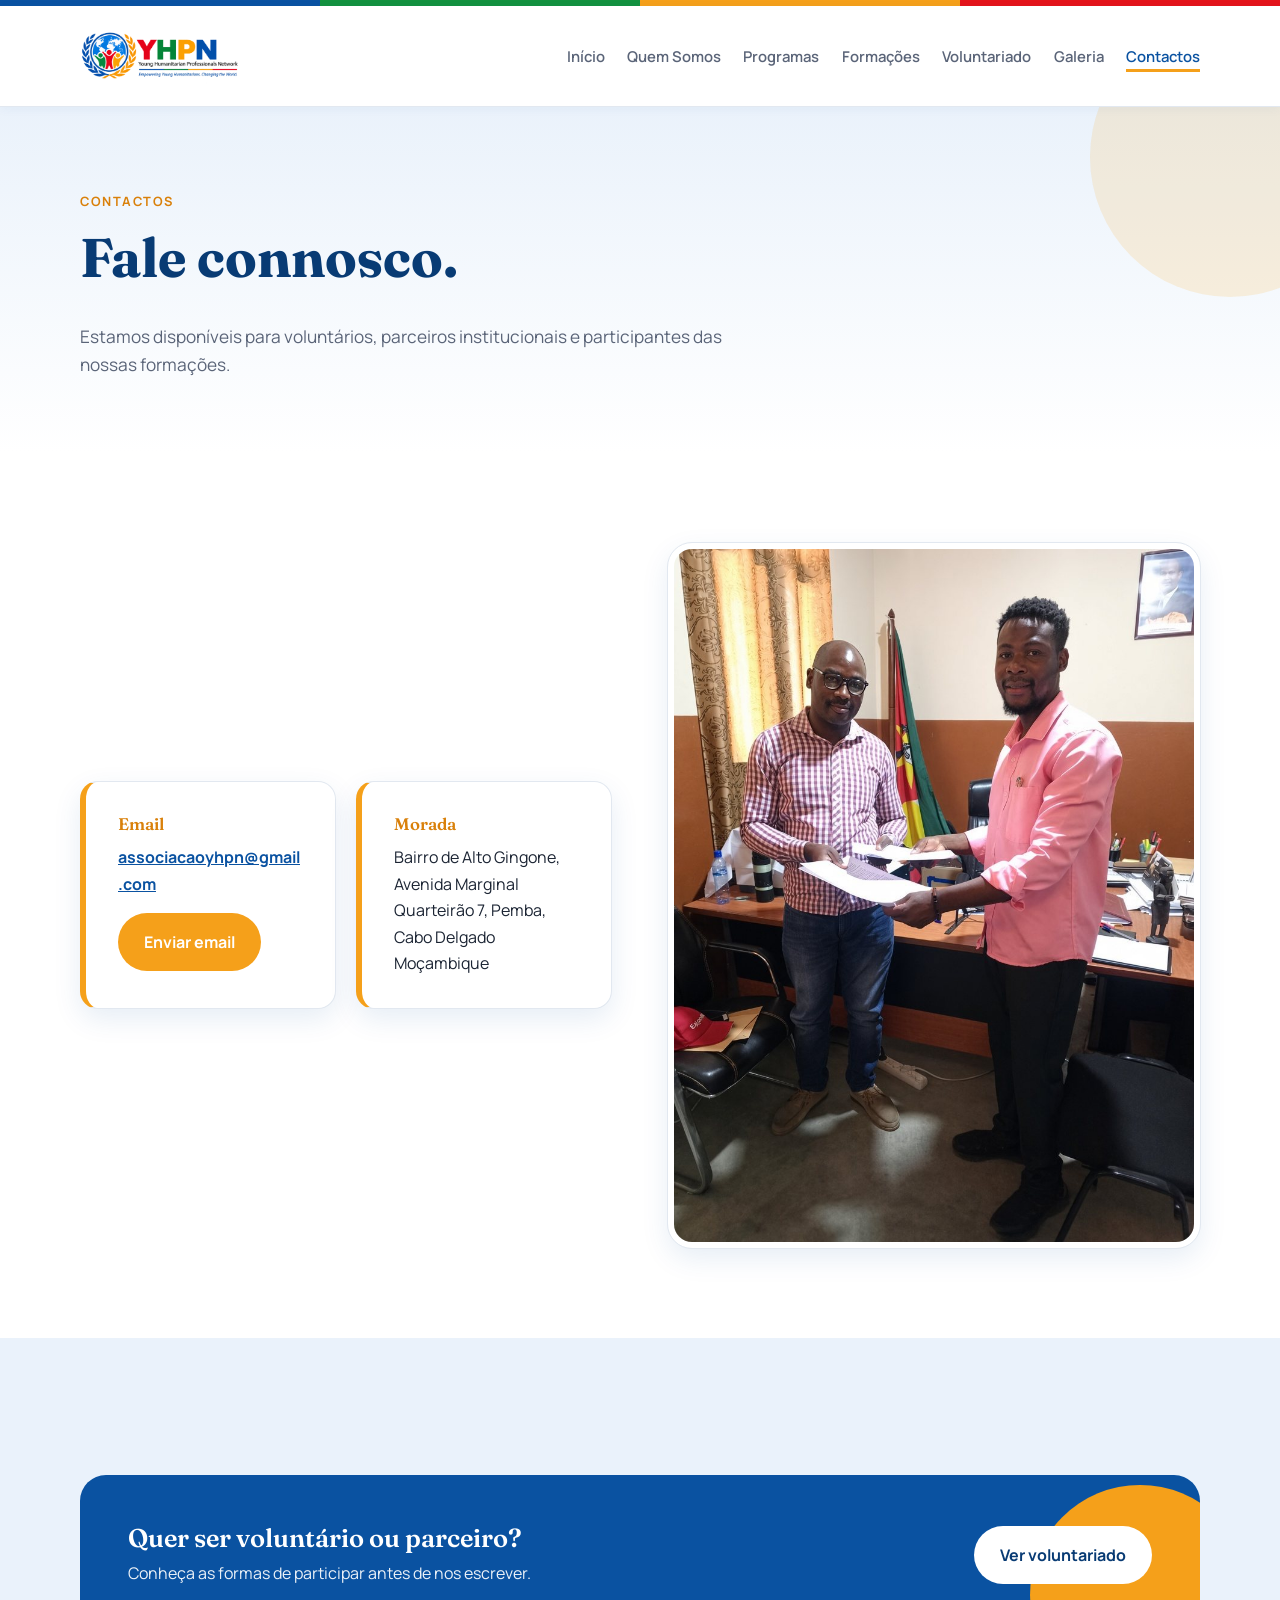
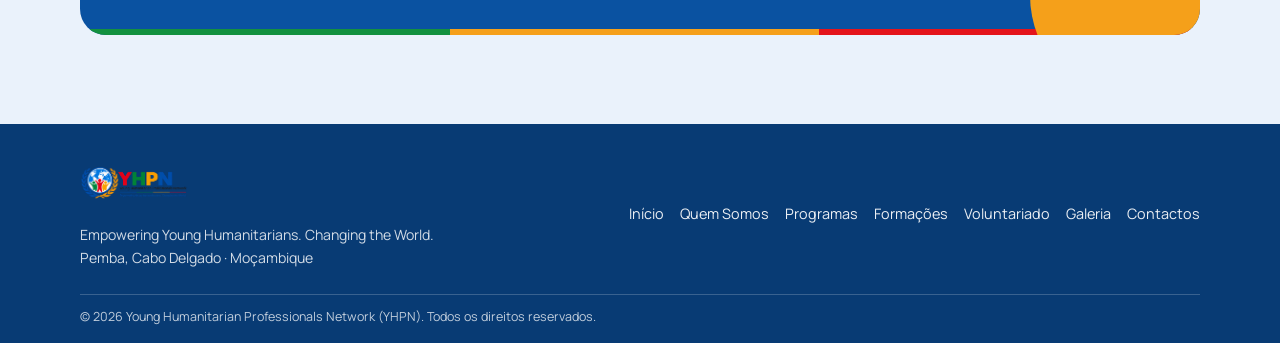
==== contactos.html @ ba1560d5 "Deploy inicial da pagina" ====
<!DOCTYPE html>
<html lang="pt-PT">
<head>
<meta charset="UTF-8">
<meta name="viewport" content="width=device-width, initial-scale=1.0, viewport-fit=cover">
<title>Contactos — YHPN</title>
<meta name="description" content="Contacte a YHPN em Pemba, Cabo Delgado, Moçambique.">
<link rel="preconnect" href="https://fonts.googleapis.com">
<link rel="preconnect" href="https://fonts.gstatic.com" crossorigin>
<link href="https://fonts.googleapis.com/css2?family=Fraunces:opsz,wght@9..144,600;9..144,700&family=Manrope:wght@400;500;600;700&display=swap" rel="stylesheet">
<link rel="stylesheet" href="css/styles.css">
</head>
<body>
<div class="stripe" aria-hidden="true"><span></span><span></span><span></span><span></span></div>
<header>
  <div class="container nav">
    <a href="index.html" class="brand" aria-label="YHPN — início"><img src="img/logo-yhpn.png" alt="YHPN — Young Humanitarian Professionals Network"></a>
    <button class="menu-toggle" aria-expanded="false" aria-controls="menu">Menu</button>
    <ul class="menu" id="menu">
      <li><a href="index.html">Início</a></li>
      <li><a href="sobre.html">Quem Somos</a></li>
      <li><a href="programas.html">Programas</a></li>
      <li><a href="formacoes.html">Formações</a></li>
      <li><a href="voluntariado.html">Voluntariado</a></li>
      <li><a href="galeria.html">Galeria</a></li>
      <li><a href="contactos.html" aria-current="page">Contactos</a></li>
    </ul>
  </div>
</header>
<main>

<div class="page-hero">
  <div class="container">
    <span class="eyebrow">Contactos</span>
    <h1>Fale connosco.</h1>
    <p class="lead">Estamos disponíveis para voluntários, parceiros institucionais e participantes das nossas formações.</p>
  </div>
</div>

<section>
  <div class="container split">
    <div class="grid grid-2" style="margin-top:0">
      <div class="contact-card reveal">
        <h3>Email</h3>
        <p><a href="mailto:associacaoyhpn@gmail.com">associacaoyhpn@gmail.com</a></p>
        <a class="btn btn-orange" href="mailto:associacaoyhpn@gmail.com?subject=Contacto%20YHPN">Enviar email</a>
      </div>
      <div class="contact-card reveal">
        <h3>Morada</h3>
        <p>Bairro de Alto Gingone, Avenida Marginal<br>Quarteirão 7, Pemba, Cabo Delgado<br>Moçambique</p>
      </div>
    </div>
    <div class="photo-frame reveal">
      <img src="img/parceria-assinatura.jpg" alt="Assinatura de parceria institucional da YHPN" style="object-position:center 30%">
    </div>
  </div>
</section>

<section class="alt">
  <div class="container">
    <div class="cta-band reveal">
      <div>
        <h3>Quer ser voluntário ou parceiro?</h3>
        <p>Conheça as formas de participar antes de nos escrever.</p>
      </div>
      <a href="voluntariado.html" class="btn btn-white">Ver voluntariado</a>
    </div>
  </div>
</section>
</main>
<footer>
  <div class="container foot">
    <div>
      <span class="flogo"><img src="img/logo-yhpn.png" alt="YHPN"></span>
      <p>Empowering Young Humanitarians. Changing the World.<br>Pemba, Cabo Delgado · Moçambique</p>
    </div>
    <nav aria-label="Rodapé">
      <ul>
        <li><a href="index.html">Início</a></li>
        <li><a href="sobre.html">Quem Somos</a></li>
        <li><a href="programas.html">Programas</a></li>
        <li><a href="formacoes.html">Formações</a></li>
        <li><a href="voluntariado.html">Voluntariado</a></li>
        <li><a href="galeria.html">Galeria</a></li>
        <li><a href="contactos.html">Contactos</a></li>
      </ul>
    </nav>
    <div class="container copy" style="width:100%">© 2026 Young Humanitarian Professionals Network (YHPN). Todos os direitos reservados.</div>
  </div>
</footer>
<script src="js/main.js"></script>
</body>
</html>
---- css/styles.css ----
/* YHPN — paleta extraída do logótipo oficial: azul, laranja, vermelho e verde sobre branco */
:root {
  --white: #ffffff;
  --blue: #0a52a1;
  --blue-dark: #083b74;
  --blue-soft: #eaf2fb;
  --orange: #f5a01a;
  --orange-dark: #d9800a;
  --orange-soft: #fff4e3;
  --red: #e4141b;
  --green: #13913f;
  --text: #1b2433;
  --muted: #5a6478;
  --line: #e2e8f0;
  --shadow: 0 10px 28px rgba(10, 82, 161, .10);
  --radius: 18px;
}

*, *::before, *::after { box-sizing: border-box; }
html { scroll-behavior: smooth; scroll-padding-top: 90px; }
body {
  margin: 0;
  font-family: "Manrope", system-ui, -apple-system, "Segoe UI", Roboto, sans-serif;
  background: var(--white);
  color: var(--text);
  line-height: 1.65;
  -webkit-font-smoothing: antialiased;
}
img { max-width: 100%; height: auto; display: block; }
a { color: var(--blue); }
h1, h2, h3 { font-family: "Fraunces", Georgia, serif; line-height: 1.2; margin: 0 0 .6em; color: var(--blue-dark); }
h1 { font-size: clamp(2.1rem, 4.6vw, 3.4rem); font-weight: 700; }
h2 { font-size: clamp(1.8rem, 3.2vw, 2.4rem); font-weight: 600; }
h3 { font-size: 1.2rem; font-weight: 600; }
p { margin: 0 0 1em; }
.container { width: min(1120px, 92%); margin: 0 auto; }
section { padding: clamp(56px, 7vw, 96px) 0; }
.alt { background: var(--blue-soft); }
.eyebrow {
  display: inline-block; font-size: .8rem; font-weight: 700; letter-spacing: .12em;
  text-transform: uppercase; color: var(--orange-dark); margin-bottom: .8rem;
}
.lead { font-size: 1.08rem; color: var(--muted); max-width: 64ch; }

/* Faixa tricolor do logótipo */
.stripe { display: flex; height: 6px; }
.stripe span:nth-child(1) { flex: 1; background: var(--blue); }
.stripe span:nth-child(2) { flex: 1; background: var(--green); }
.stripe span:nth-child(3) { flex: 1; background: var(--orange); }
.stripe span:nth-child(4) { flex: 1; background: var(--red); }

/* Botões */
.btn {
  display: inline-flex; align-items: center; justify-content: center; gap: .5rem;
  padding: .85rem 1.5rem; border-radius: 999px; font-weight: 700; text-decoration: none;
  border: 2px solid transparent; transition: transform .15s ease, background .2s, color .2s;
  font-family: inherit; font-size: 1rem; cursor: pointer;
}
.btn:hover { transform: translateY(-2px); }
.btn-orange { background: var(--orange); color: #fff; }
.btn-orange:hover { background: var(--orange-dark); }
.btn-blue { background: var(--blue); color: #fff; }
.btn-blue:hover { background: var(--blue-dark); }
.btn-outline { border-color: var(--blue); color: var(--blue); background: #fff; }
.btn-outline:hover { background: var(--blue); color: #fff; }
.btn-white { background: #fff; color: var(--blue-dark); }
.btn-white:hover { background: var(--orange-soft); }

/* Cabeçalho */
header {
  position: sticky; top: 0; z-index: 50; background: #fff;
  border-bottom: 1px solid var(--line); padding-top: env(safe-area-inset-top, 0px);
  box-shadow: 0 2px 10px rgba(10, 82, 161, .05);
}
.nav { display: flex; align-items: center; justify-content: space-between; height: 100px; }
.brand { display: flex; align-items: center; text-decoration: none; }
.brand img { height: 80px; width: auto; }
.menu { display: flex; gap: 1.4rem; list-style: none; margin: 0; padding: 0; }
.menu a { text-decoration: none; font-weight: 600; font-size: .93rem; color: var(--muted); padding-bottom: 3px; }
.menu a:hover { color: var(--blue); }
.menu a[aria-current="page"] { color: var(--blue); border-bottom: 3px solid var(--orange); }
.menu-toggle {
  display: none; background: #fff; border: 2px solid var(--blue); border-radius: 10px;
  padding: .4rem .85rem; color: var(--blue); font: inherit; font-weight: 700; cursor: pointer;
}
.menu-toggle:focus-visible, .menu a:focus-visible, .btn:focus-visible {
  outline: 3px solid var(--orange); outline-offset: 3px;
}

/* Cabeçalho de página interior */
.page-hero {
  background: linear-gradient(180deg, var(--blue-soft), #fff);
  padding: clamp(50px, 7vw, 80px) 0 clamp(36px, 5vw, 56px); position: relative; overflow: hidden;
}
.page-hero::after {
  content: ""; position: absolute; right: -90px; top: -90px; width: 280px; height: 280px;
  border-radius: 50%; background: var(--orange); opacity: .14;
}
.page-hero p { max-width: 62ch; }

/* Início */
.hero { padding: clamp(50px, 7vw, 90px) 0; background: #fff; }
.hero-grid { display: grid; grid-template-columns: 1fr 1fr; gap: 3rem; align-items: center; }
.hero h1 span { color: var(--orange-dark); }
.hero-actions { display: flex; flex-wrap: wrap; gap: .8rem; margin-top: 1.8rem; }
.pillars { display: flex; flex-wrap: wrap; gap: .5rem; margin-top: 2rem; }
.pill { font-size: .85rem; font-weight: 700; padding: .4rem .9rem; border-radius: 999px; background: var(--blue-soft); color: var(--blue); }
.pill:nth-child(3n+2) { background: var(--orange-soft); color: var(--orange-dark); }
.pill:nth-child(3n+3) { background: #e7f6ec; color: var(--green); }
.photo-frame { border-radius: 24px; overflow: hidden; box-shadow: var(--shadow); border: 6px solid #fff; outline: 1px solid var(--line); }
.photo-frame img { width: 100%; height: 100%; object-fit: cover; }

/* Faixa de fotografias */
.strip { display: grid; grid-template-columns: repeat(3, 1fr); gap: 1.1rem; margin-top: 2.4rem; }
.strip figure { margin: 0; }
.strip img { border-radius: var(--radius); aspect-ratio: 4 / 3; object-fit: cover; width: 100%; }
figcaption { font-size: .9rem; color: var(--muted); margin-top: .5rem; }

/* Layouts */
.split { display: grid; grid-template-columns: 1fr 1fr; gap: 3.5rem; align-items: center; }
.split.top { align-items: start; }
.grid { display: grid; gap: 1.3rem; margin-top: 2.6rem; }
.grid-5 { grid-template-columns: repeat(5, 1fr); }
.grid-3 { grid-template-columns: repeat(3, 1fr); }
.grid-2 { grid-template-columns: repeat(2, 1fr); }

/* Cartões */
.card {
  background: #fff; border: 1px solid var(--line); border-radius: var(--radius);
  padding: 1.8rem; box-shadow: var(--shadow); display: flex; flex-direction: column;
  transition: transform .2s; text-decoration: none; color: inherit; overflow: hidden;
}
.card:hover { transform: translateY(-4px); }
.card .thumb { margin: -1.8rem -1.8rem 1.4rem; aspect-ratio: 16 / 10; overflow: hidden; }
.card .thumb img { width: 100%; height: 100%; object-fit: cover; }
.card p { color: var(--muted); font-size: .98rem; flex: 1; }
.card .more { font-weight: 700; color: var(--orange-dark); text-decoration: none; margin-top: .6rem; }
.tag { font-size: .75rem; font-weight: 700; letter-spacing: .08em; text-transform: uppercase; color: var(--orange-dark); }
.card.blue-top { border-top: 5px solid var(--blue); }
.card.orange-top { border-top: 5px solid var(--orange); }
.card.green-top { border-top: 5px solid var(--green); }
.card.red-top { border-top: 5px solid var(--red); }

.value {
  background: #fff; border: 1px solid var(--line); border-radius: var(--radius);
  padding: 1.3rem .8rem; text-align: center; box-shadow: var(--shadow);
  font-family: "Fraunces", serif; font-weight: 600; color: var(--blue-dark); font-size: 1.05rem;
}
.value:nth-child(4n+1) { border-bottom: 4px solid var(--blue); }
.value:nth-child(4n+2) { border-bottom: 4px solid var(--orange); }
.value:nth-child(4n+3) { border-bottom: 4px solid var(--green); }
.value:nth-child(4n+4) { border-bottom: 4px solid var(--red); }

/* Listas */
.checks { list-style: none; padding: 0; margin: 1.4rem 0 0; display: grid; gap: .8rem; }
.checks li { display: flex; gap: .7rem; align-items: center; font-weight: 600; color: var(--blue-dark); }
.checks li::before {
  content: ""; width: 24px; height: 24px; flex: none; border-radius: 50%; background: var(--orange);
  background-image: url("data:image/svg+xml;utf8,<svg xmlns='http://www.w3.org/2000/svg' viewBox='0 0 24 24' fill='none' stroke='white' stroke-width='3'><path d='M5 12l5 5 9-10'/></svg>");
  background-size: 14px; background-repeat: no-repeat; background-position: center;
}

/* Passos e certificado */
.step { background: #fff; border: 1px solid var(--line); border-radius: var(--radius); padding: 1.8rem; box-shadow: var(--shadow); border-top: 5px solid var(--orange); }
.step:nth-child(2) { border-top-color: var(--blue); }
.step:nth-child(3) { border-top-color: var(--green); }
.step .num { font-family: "Fraunces", serif; font-size: 2.2rem; font-weight: 700; color: var(--orange); display: block; margin-bottom: .2rem; }
.step p { color: var(--muted); margin: 0; }
.cert {
  background: #fff; border: 2px dashed var(--blue); border-radius: 24px;
  padding: 2.2rem; text-align: center; box-shadow: var(--shadow);
}
.seal {
  width: 84px; height: 84px; margin: 0 auto 1rem; border-radius: 50%;
  background: var(--blue); color: #fff; display: grid; place-items: center;
  font-family: "Fraunces", serif; font-weight: 700; font-size: 1.2rem; box-shadow: 0 0 0 6px var(--orange-soft);
}

/* Faixa de chamada à ação */
.cta-band {
  margin-top: 3rem; border-radius: 26px; padding: clamp(2rem, 4.5vw, 3rem);
  background: var(--blue); color: #fff; display: flex; flex-wrap: wrap;
  justify-content: space-between; align-items: center; gap: 1.5rem; position: relative; overflow: hidden;
}
.cta-band::after {
  content: ""; position: absolute; right: -50px; bottom: -70px; width: 220px; height: 220px;
  border-radius: 50%; background: var(--orange);
}
.cta-band::before {
  content: ""; position: absolute; left: 0; right: 0; bottom: 0; height: 6px;
  background: linear-gradient(90deg, var(--green) 0 33%, var(--orange) 33% 66%, var(--red) 66%);
}
.cta-band h3 { color: #fff; font-size: 1.6rem; margin: 0; position: relative; z-index: 1; }
.cta-band p { margin: .4rem 0 0; color: rgba(255,255,255,.92); position: relative; z-index: 1; }
.cta-band .btn { position: relative; z-index: 1; }

/* Galeria */
.gallery { display: grid; grid-template-columns: repeat(3, 1fr); gap: 1.1rem; margin-top: 2.6rem; }
.gallery figure { margin: 0; background: #fff; border-radius: var(--radius); overflow: hidden; box-shadow: var(--shadow); border: 1px solid var(--line); }
.gallery img { width: 100%; aspect-ratio: 4 / 3; object-fit: cover; }
.gallery figcaption { padding: .7rem .9rem; margin: 0; color: var(--blue-dark); font-weight: 600; font-size: .92rem; }

/* Contactos */
.contact-card { background: #fff; border: 1px solid var(--line); border-radius: var(--radius); padding: 2rem; box-shadow: var(--shadow); border-left: 6px solid var(--orange); }
.contact-card h3 { font-size: 1.05rem; color: var(--orange-dark); }
.contact-card p { margin: 0; }
.contact-card a { font-weight: 700; word-break: break-word; }
.contact-card .btn { margin-top: 1rem; }

/* Rodapé */
footer { background: var(--blue-dark); color: #fff; padding: 2rem 0 1rem; }
footer .foot { display: flex; flex-wrap: wrap; justify-content: space-between; align-items: center; gap: 1.25rem 2rem; }
footer .flogo { display: inline-block; }
footer .flogo img { height: 54px; width: auto; }
footer p { color: rgba(255,255,255,.82); margin: .35rem 0 0; font-size: .88rem; }
footer ul { list-style: none; padding: 0; margin: 0; display: flex; flex-wrap: wrap; gap: .6rem 1rem; }
footer a { color: #fff; text-decoration: none; font-size: .9rem; opacity: .92; }
footer a:hover { color: var(--orange); opacity: 1; }
footer .copy { margin-top: .25rem; border-top: 1px solid rgba(255,255,255,.2); padding-top: .75rem; font-size: .78rem; color: rgba(255,255,255,.75); }

/* Animação */
.reveal { opacity: 0; transform: translateY(16px); transition: opacity .6s ease, transform .6s ease; }
.reveal.in { opacity: 1; transform: none; }
@media (prefers-reduced-motion: reduce) {
  html { scroll-behavior: auto; }
  .reveal { opacity: 1; transform: none; transition: none; }
}

/* Responsivo */
@media (max-width: 1024px) {
  .menu-toggle { display: inline-block; }
  .menu {
    position: absolute; top: 100%; left: 0; right: 0; flex-direction: column; gap: 0;
    background: #fff; border-bottom: 1px solid var(--line); padding: .3rem 4%; display: none;
    max-height: calc(100dvh - 100px); overflow-y: auto;
  }
  .menu.open { display: flex; }
  .menu a { display: block; padding: .9rem 0; border-top: 1px solid var(--line); color: var(--text); border-bottom: 0; }
  .menu a[aria-current="page"] { border-bottom: 0; border-left: 4px solid var(--orange); padding-left: .6rem; }
  .brand img { height: 64px; }
}
@media (max-width: 960px) {
  .grid-5 { grid-template-columns: repeat(2, 1fr); }
  .gallery { grid-template-columns: repeat(2, 1fr); }
}
@media (max-width: 820px) {
  .hero-grid, .split { grid-template-columns: 1fr; }
  .grid-3 { grid-template-columns: repeat(2, 1fr); }
}
@media (max-width: 600px) {
  .grid-5, .grid-3, .grid-2, .strip { grid-template-columns: 1fr; }
  .gallery { grid-template-columns: 1fr; }
  .nav { height: 84px; }
  .menu { max-height: calc(100dvh - 84px); }
  .container { width: min(1120px, 90%); }
  .hero-grid, .split { gap: 2rem; }
  .hero-actions { align-items: stretch; }
  .hero-actions .btn { width: 100%; }
  .card, .join-form, .contact-card { padding: 1.25rem; }
  .card .thumb { margin: -1.25rem -1.25rem 1.1rem; }
  .cert { padding: 1.5rem 1rem; }
  .cta-band { padding: 1.5rem 1.25rem; }
  .cta-band .btn { width: 100%; }
  .join-form button { justify-self: stretch; }
  footer { padding: 1.5rem 0 .8rem; }
  footer .foot { gap: 1rem; }
  footer .foot > div:first-child, footer nav { width: 100%; }
  footer nav ul { gap: .45rem .9rem; }
  footer .copy { margin-top: .25rem; }
}
@media (max-width: 360px) {
  h1 { font-size: clamp(1.9rem, 9vw, 2.3rem); }
  .container { width: 92%; }
  .menu-toggle { padding: .35rem .65rem; }
  .btn { padding: .75rem 1rem; font-size: .95rem; }
}

/* Formulário de candidatura */
.join-form {
  background: #fff; border: 1px solid var(--line); border-radius: var(--radius);
  padding: 2rem; box-shadow: var(--shadow); display: grid; gap: 1rem; border-top: 5px solid var(--blue);
}
.join-form label { display: grid; gap: .4rem; font-weight: 600; color: var(--blue-dark); font-size: .95rem; }
.join-form input, .join-form select, .join-form textarea {
  font: inherit; font-weight: 400; padding: .75rem .9rem; border: 1px solid var(--line);
  border-radius: 12px; background: #fff; color: var(--text); width: 100%;
}
.join-form input:focus, .join-form select:focus, .join-form textarea:focus {
  outline: 3px solid var(--orange); outline-offset: 1px; border-color: var(--orange);
}
.join-form .check { display: flex; align-items: center; gap: .6rem; font-weight: 500; color: var(--text); }
.join-form .check input { width: auto; }
.join-form button { justify-self: start; cursor: pointer; }
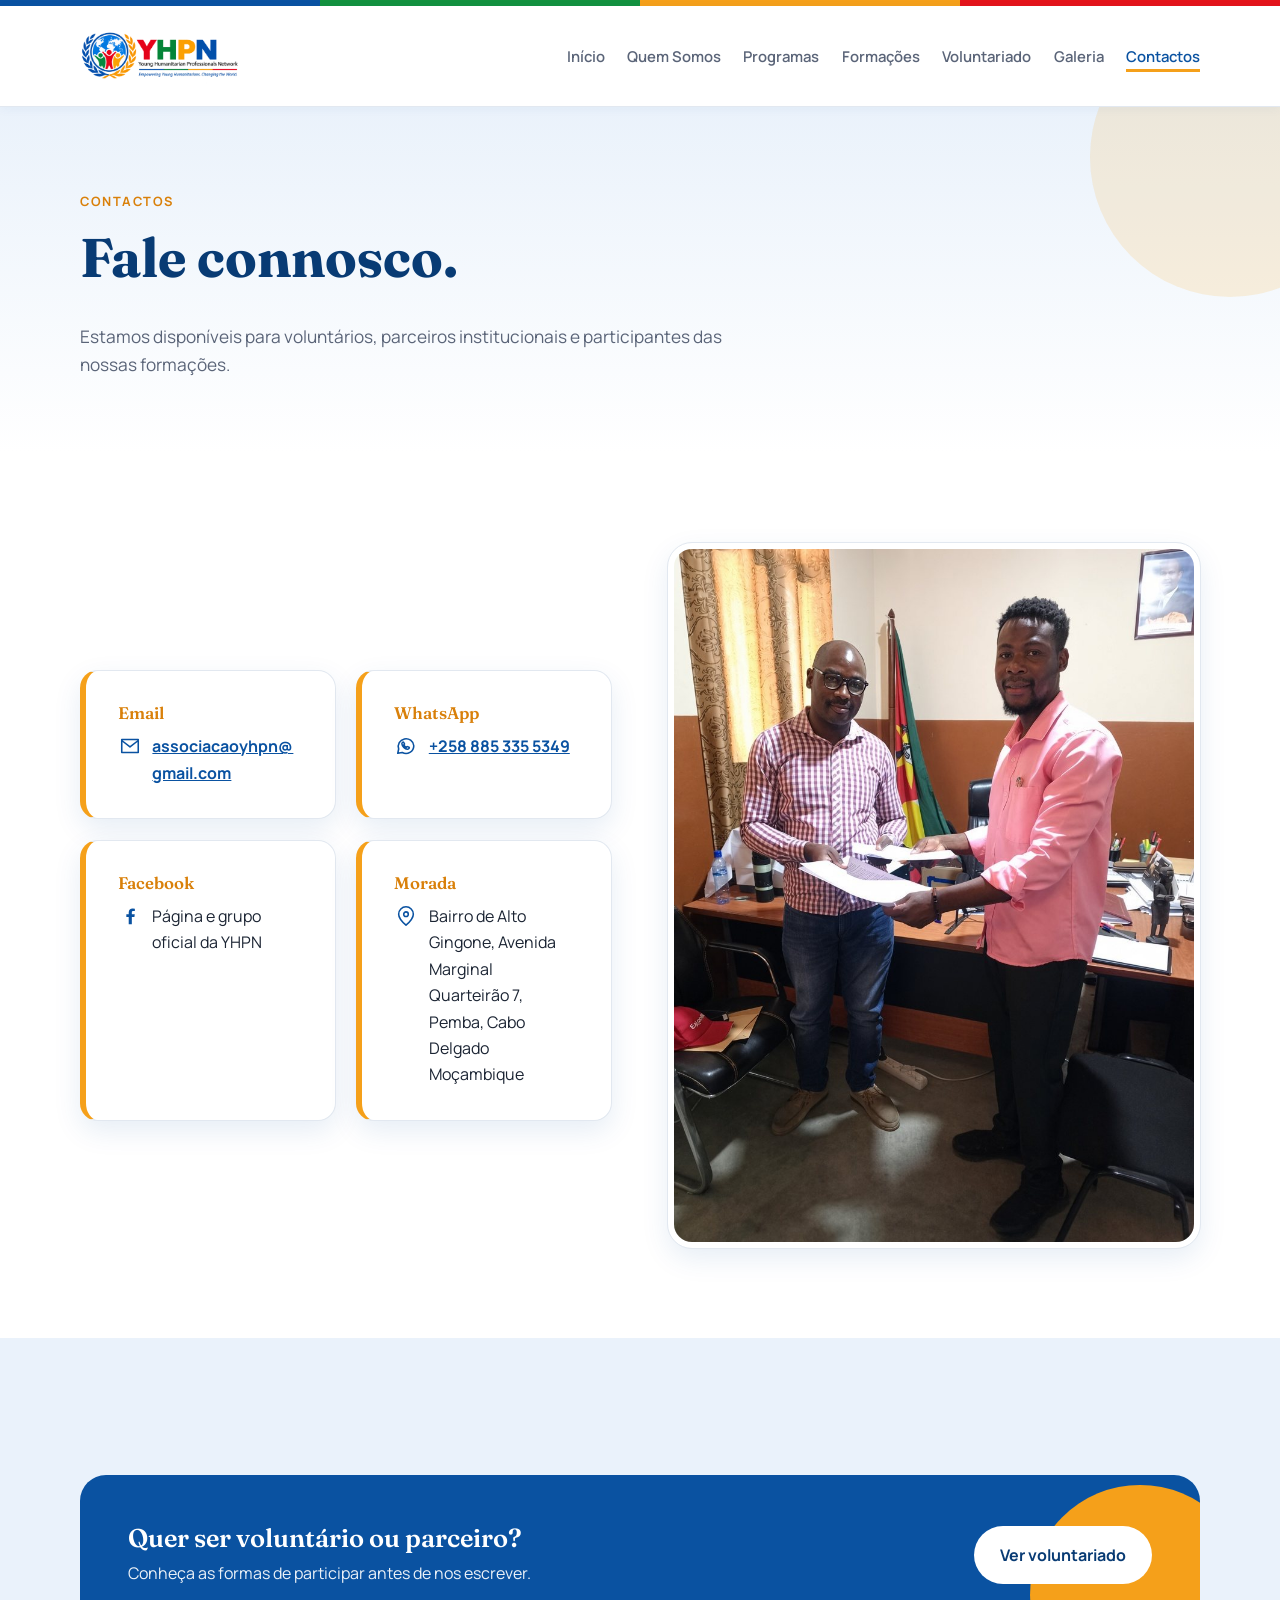
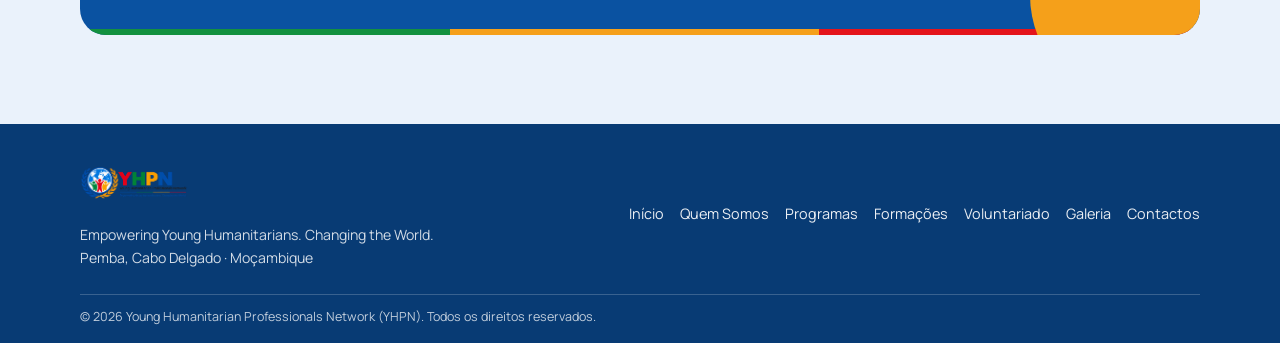
==== commit e39d71be: "Actualizacoes de Contactos" ====
--- a/contactos.html
+++ b/contactos.html
@@ -42,12 +42,31 @@
     <div class="grid grid-2" style="margin-top:0">
       <div class="contact-card reveal">
         <h3>Email</h3>
-        <p><a href="mailto:associacaoyhpn@gmail.com">associacaoyhpn@gmail.com</a></p>
-        <a class="btn btn-orange" href="mailto:associacaoyhpn@gmail.com?subject=Contacto%20YHPN">Enviar email</a>
+        <p class="contact-line">
+          <a class="contact-icon" href="mailto:associacaoyhpn@gmail.com?subject=Contacto%20YHPN" aria-label="Enviar email" title="Enviar email"><svg viewBox="0 0 24 24" aria-hidden="true"><path d="M3 5h18v14H3zM3 6l9 7 9-7"/></svg></a>
+          <a href="mailto:associacaoyhpn@gmail.com">associacaoyhpn@gmail.com</a>
+        </p>
+      </div>
+      <div class="contact-card reveal">
+        <h3>WhatsApp</h3>
+        <p class="contact-line">
+          <a class="contact-icon" href="https://wa.me/2588853355349" target="_blank" rel="noopener noreferrer" aria-label="Conversar no WhatsApp" title="Conversar no WhatsApp"><svg viewBox="0 0 24 24" aria-hidden="true"><path d="M20.5 11.7a8.5 8.5 0 0 1-12.6 7.4L3 20l1-4.7a8.5 8.5 0 1 1 16.5-3.6Z"/><path d="M8.3 8.1c.4-.6.8-.5 1.1-.1l.9 1.4c.2.3.1.6-.2.9l-.5.5c.6 1.2 1.5 2.1 2.8 2.7l.5-.6c.2-.3.5-.3.8-.2l1.5.7c.4.2.5.6.3 1-.4.8-1.1 1.2-2 1.1-2.7-.3-5.8-3.2-6-5.9-.1-.6.2-1.2.8-1.5Z"/></svg></a>
+          <a href="tel:+2588853355349">+258 885 335 5349</a>
+        </p>
+      </div>
+      <div class="contact-card reveal">
+        <h3>Facebook</h3>
+        <p class="contact-line">
+          <a class="contact-icon facebook-icon" href="https://www.facebook.com/profile.php?id=61594393013925" target="_blank" rel="noopener noreferrer" aria-label="Visitar a YHPN no Facebook" title="Visitar no Facebook"><svg viewBox="0 0 24 24" aria-hidden="true"><path d="M14 21v-8h2.8l.4-3H14V8.1c0-.9.3-1.5 1.6-1.5h1.7V4a22 22 0 0 0-2.5-.1c-2.5 0-4.2 1.5-4.2 4.3V10H8v3h2.6v8z"/></svg></a>
+          <span>Página e grupo oficial da YHPN</span>
+        </p>
       </div>
       <div class="contact-card reveal">
         <h3>Morada</h3>
-        <p>Bairro de Alto Gingone, Avenida Marginal<br>Quarteirão 7, Pemba, Cabo Delgado<br>Moçambique</p>
+        <p class="contact-line">
+          <a class="contact-icon" href="https://www.google.com/maps/dir/?api=1&amp;destination=Bairro+de+Alto+Gingone%2C+Avenida+Marginal%2C+Quarteir%C3%A3o+7%2C+Pemba%2C+Cabo+Delgado%2C+Mo%C3%A7ambique" target="_blank" rel="noopener noreferrer" aria-label="Ver localização no mapa" title="Ver localização"><svg viewBox="0 0 24 24" aria-hidden="true"><path d="M20 10c0 5-8 12-8 12S4 15 4 10a8 8 0 1 1 16 0Z"/><circle cx="12" cy="10" r="2.5"/></svg></a>
+          <span>Bairro de Alto Gingone, Avenida Marginal<br>Quarteirão 7, Pemba, Cabo Delgado<br>Moçambique</span>
+        </p>
       </div>
     </div>
     <div class="photo-frame reveal">
--- a/css/styles.css
+++ b/css/styles.css
@@ -205,7 +205,16 @@
 .contact-card h3 { font-size: 1.05rem; color: var(--orange-dark); }
 .contact-card p { margin: 0; }
 .contact-card a { font-weight: 700; word-break: break-word; }
-.contact-card .btn { margin-top: 1rem; }
+.contact-icon {
+  display: inline-flex; align-items: center; justify-content: center; width: 24px; height: 24px;
+  flex: none; margin-top: 1px; color: var(--blue); transition: color .2s;
+}
+.contact-icon:hover { color: var(--orange-dark); }
+.contact-icon:focus-visible { outline: 2px solid var(--orange); outline-offset: 2px; }
+.contact-icon svg { width: 22px; height: 22px; }
+.contact-icon svg path, .contact-icon svg circle { fill: none; stroke: currentColor; stroke-width: 1.7; stroke-linecap: round; stroke-linejoin: round; }
+.contact-icon.facebook-icon svg path { fill: currentColor; stroke: none; }
+.contact-line { display: flex; align-items: flex-start; gap: .65rem; }
 
 /* Rodapé */
 footer { background: var(--blue-dark); color: #fff; padding: 2rem 0 1rem; }
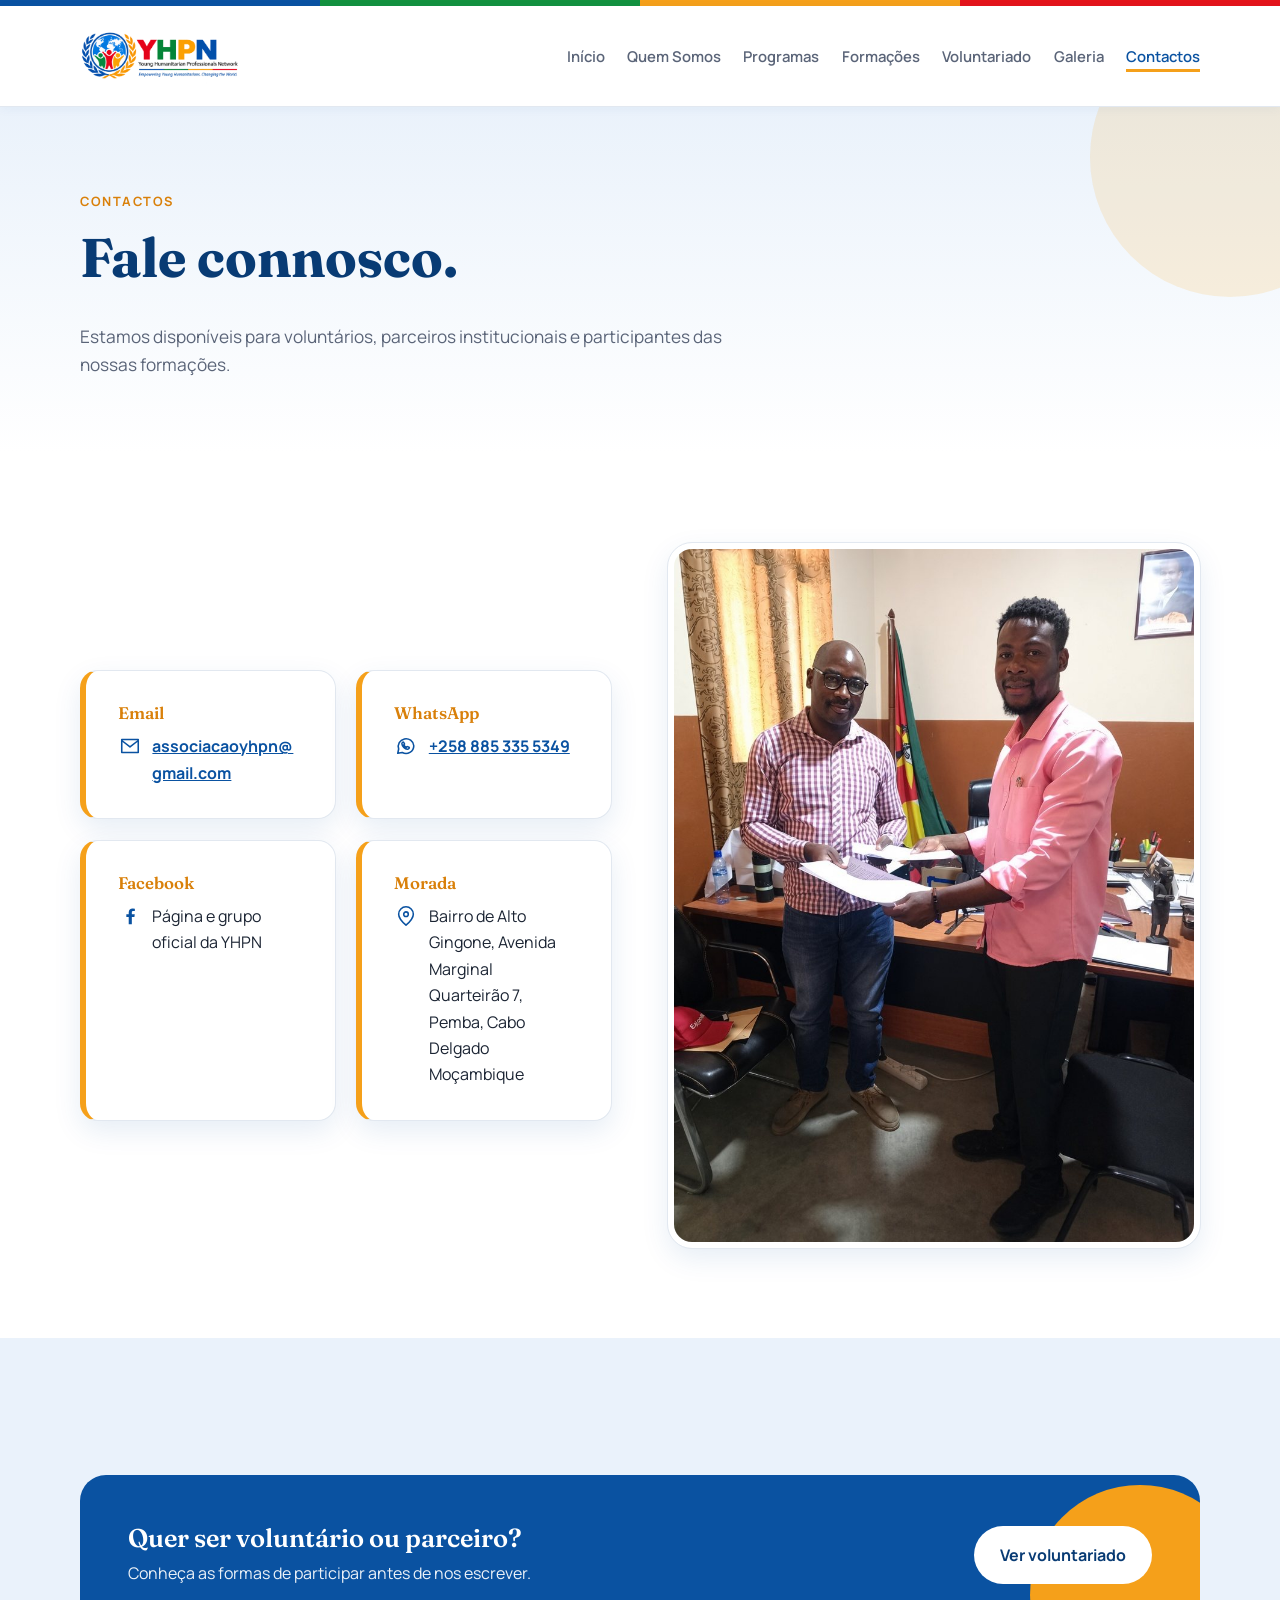
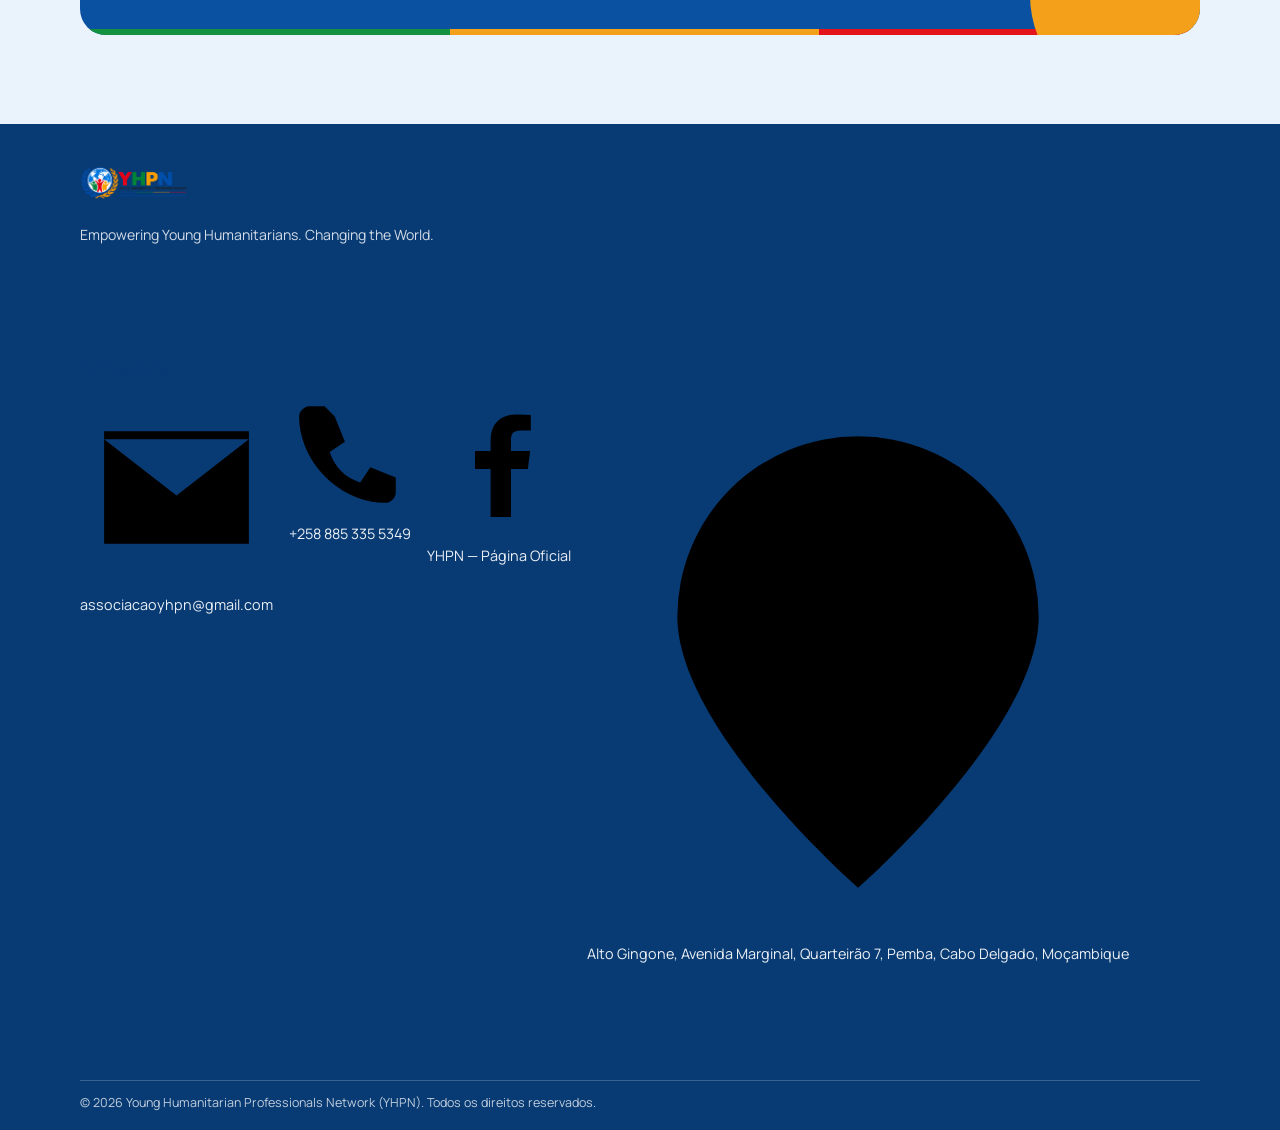
==== commit 9247b3f7: "Ajustes do rodape" ====
--- a/contactos.html
+++ b/contactos.html
@@ -91,19 +91,17 @@
   <div class="container foot">
     <div>
       <span class="flogo"><img src="img/logo-yhpn.png" alt="YHPN"></span>
-      <p>Empowering Young Humanitarians. Changing the World.<br>Pemba, Cabo Delgado · Moçambique</p>
+      <p>Empowering Young Humanitarians. Changing the World.</p>
     </div>
-    <nav aria-label="Rodapé">
+    <section class="footer-contacts" aria-labelledby="footer-contact-title">
+      <h3 id="footer-contact-title">Contactos</h3>
       <ul>
-        <li><a href="index.html">Início</a></li>
-        <li><a href="sobre.html">Quem Somos</a></li>
-        <li><a href="programas.html">Programas</a></li>
-        <li><a href="formacoes.html">Formações</a></li>
-        <li><a href="voluntariado.html">Voluntariado</a></li>
-        <li><a href="galeria.html">Galeria</a></li>
-        <li><a href="contactos.html">Contactos</a></li>
+        <li><svg viewBox="0 0 24 24" aria-hidden="true"><path d="M3 5h18v14H3zM3 6l9 7 9-7"/></svg><div><a href="mailto:associacaoyhpn@gmail.com">associacaoyhpn@gmail.com</a></div></li>
+        <li><svg viewBox="0 0 24 24" aria-hidden="true"><path d="M7 3H4c-1 0-2 1-2 2 0 9 8 17 17 17 1 0 2-1 2-2v-3l-5-2-2 3c-3-1-5-3-6-6l3-2-2-5Z"/></svg><div><a href="tel:+2588853355349">+258 885 335 5349</a></div></li>
+        <li><svg class="footer-facebook-icon" viewBox="0 0 24 24" aria-hidden="true"><path d="M14 21v-8h2.8l.4-3H14V8.1c0-.9.3-1.5 1.6-1.5h1.7V4a22 22 0 0 0-2.5-.1c-2.5 0-4.2 1.5-4.2 4.3V10H8v3h2.6v8z"/></svg><div><a href="https://www.facebook.com/profile.php?id=61594393013925" target="_blank" rel="noopener noreferrer">YHPN — Página Oficial</a></div></li>
+        <li><svg viewBox="0 0 24 24" aria-hidden="true"><path d="M20 10c0 5-8 12-8 12S4 15 4 10a8 8 0 1 1 16 0Z"/><circle cx="12" cy="10" r="2.5"/></svg><div><a href="https://www.google.com/maps/dir/?api=1&amp;destination=Bairro+de+Alto+Gingone%2C+Avenida+Marginal%2C+Quarteir%C3%A3o+7%2C+Pemba%2C+Cabo+Delgado%2C+Mo%C3%A7ambique" target="_blank" rel="noopener noreferrer">Alto Gingone, Avenida Marginal, Quarteirão 7, Pemba, Cabo Delgado, Moçambique</a></div></li>
       </ul>
-    </nav>
+    </section>
     <div class="container copy" style="width:100%">© 2026 Young Humanitarian Professionals Network (YHPN). Todos os direitos reservados.</div>
   </div>
 </footer>
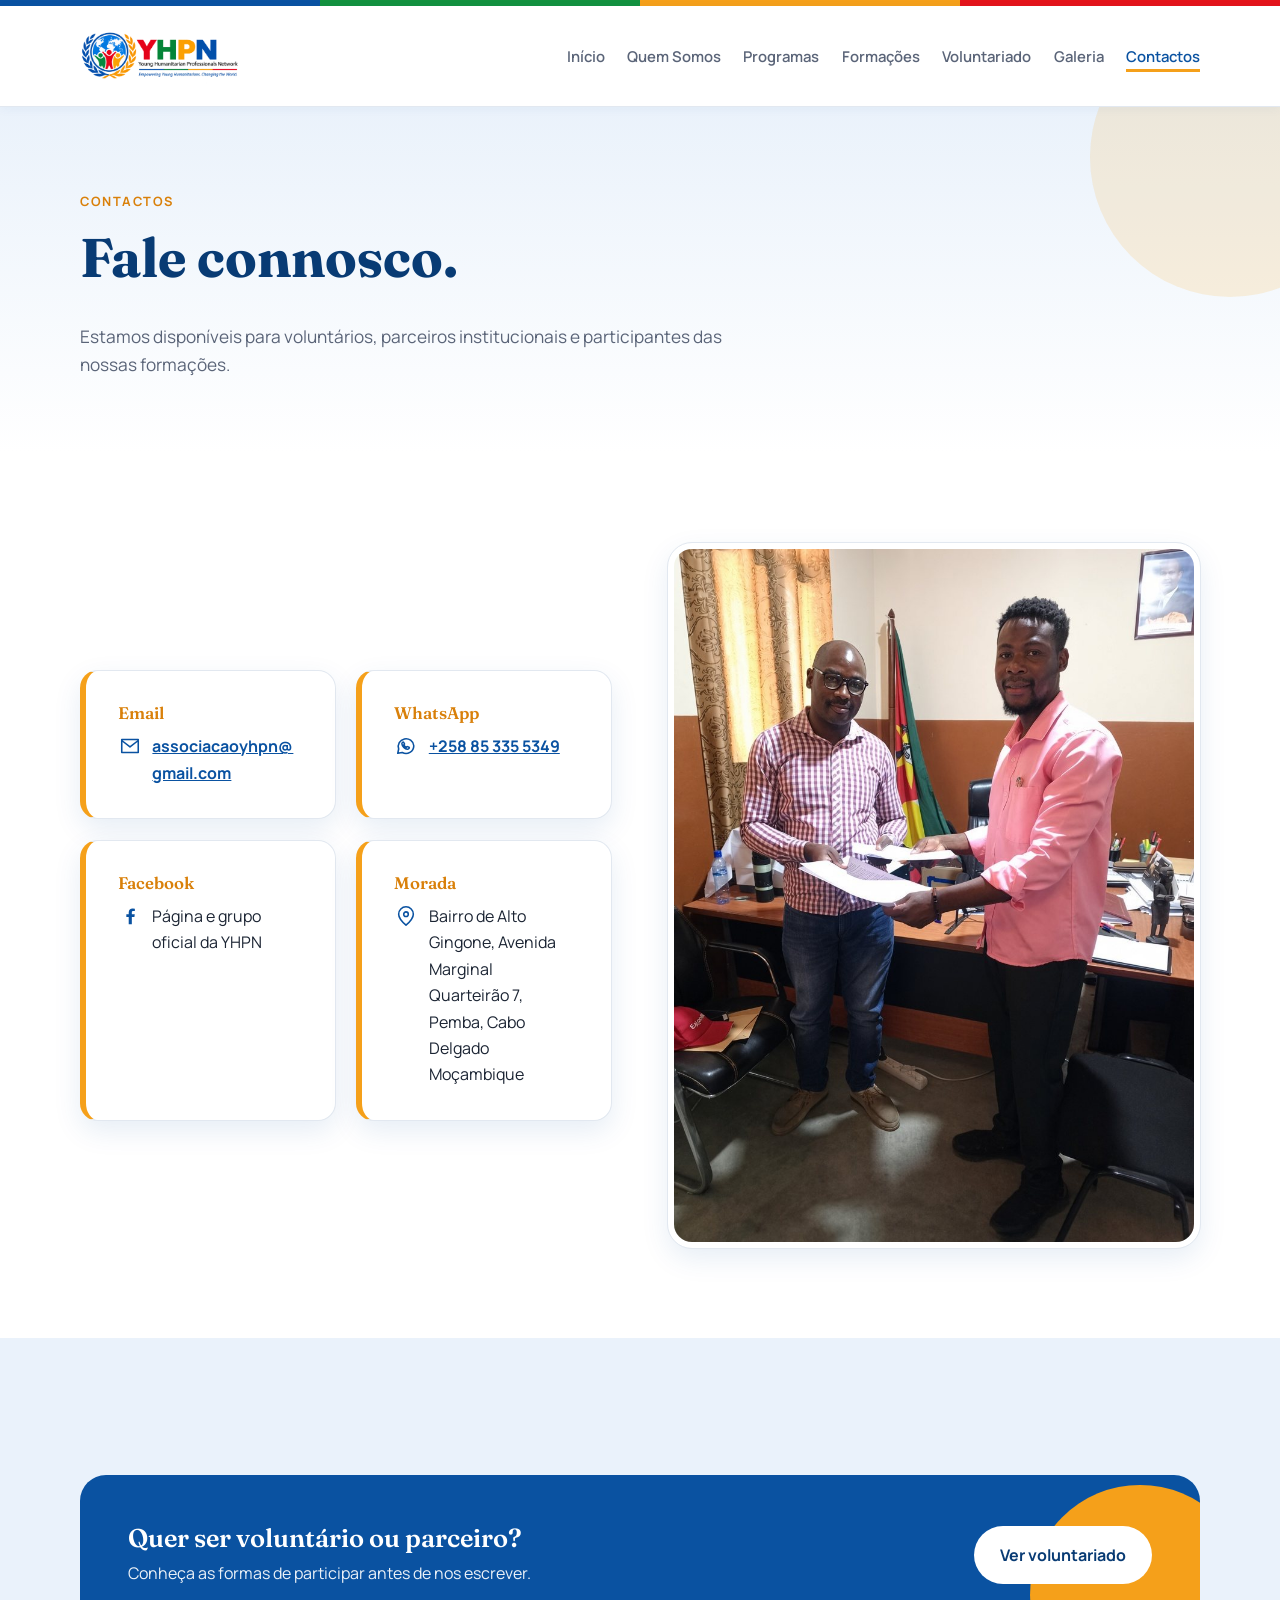
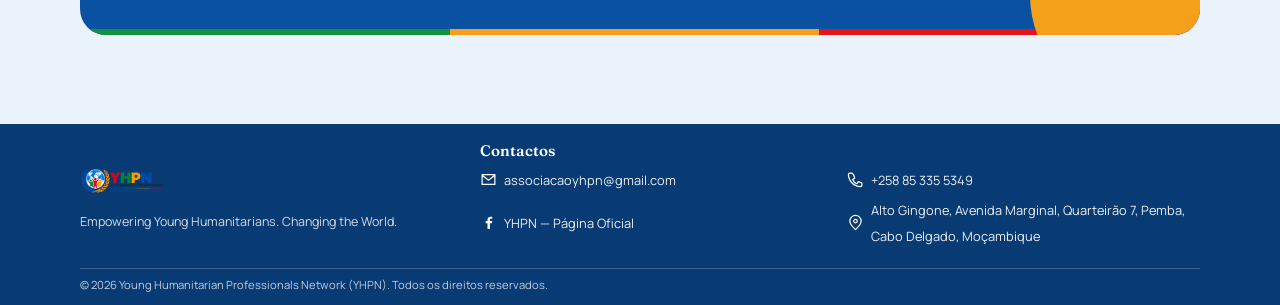
==== commit 0e1afaf6: "Verificacao de erro no numero do whatsapp" ====
--- a/contactos.html
+++ b/contactos.html
@@ -50,8 +50,8 @@
       <div class="contact-card reveal">
         <h3>WhatsApp</h3>
         <p class="contact-line">
-          <a class="contact-icon" href="https://wa.me/2588853355349" target="_blank" rel="noopener noreferrer" aria-label="Conversar no WhatsApp" title="Conversar no WhatsApp"><svg viewBox="0 0 24 24" aria-hidden="true"><path d="M20.5 11.7a8.5 8.5 0 0 1-12.6 7.4L3 20l1-4.7a8.5 8.5 0 1 1 16.5-3.6Z"/><path d="M8.3 8.1c.4-.6.8-.5 1.1-.1l.9 1.4c.2.3.1.6-.2.9l-.5.5c.6 1.2 1.5 2.1 2.8 2.7l.5-.6c.2-.3.5-.3.8-.2l1.5.7c.4.2.5.6.3 1-.4.8-1.1 1.2-2 1.1-2.7-.3-5.8-3.2-6-5.9-.1-.6.2-1.2.8-1.5Z"/></svg></a>
-          <a href="tel:+2588853355349">+258 885 335 5349</a>
+          <a class="contact-icon" href="https://wa.me/258853355349" target="_blank" rel="noopener noreferrer" aria-label="Conversar no WhatsApp" title="Conversar no WhatsApp"><svg viewBox="0 0 24 24" aria-hidden="true"><path d="M20.5 11.7a8.5 8.5 0 0 1-12.6 7.4L3 20l1-4.7a8.5 8.5 0 1 1 16.5-3.6Z"/><path d="M8.3 8.1c.4-.6.8-.5 1.1-.1l.9 1.4c.2.3.1.6-.2.9l-.5.5c.6 1.2 1.5 2.1 2.8 2.7l.5-.6c.2-.3.5-.3.8-.2l1.5.7c.4.2.5.6.3 1-.4.8-1.1 1.2-2 1.1-2.7-.3-5.8-3.2-6-5.9-.1-.6.2-1.2.8-1.5Z"/></svg></a>
+          <a href="tel:+258853355349">+258 85 335 5349</a>
         </p>
       </div>
       <div class="contact-card reveal">
@@ -97,7 +97,7 @@
       <h3 id="footer-contact-title">Contactos</h3>
       <ul>
         <li><svg viewBox="0 0 24 24" aria-hidden="true"><path d="M3 5h18v14H3zM3 6l9 7 9-7"/></svg><div><a href="mailto:associacaoyhpn@gmail.com">associacaoyhpn@gmail.com</a></div></li>
-        <li><svg viewBox="0 0 24 24" aria-hidden="true"><path d="M7 3H4c-1 0-2 1-2 2 0 9 8 17 17 17 1 0 2-1 2-2v-3l-5-2-2 3c-3-1-5-3-6-6l3-2-2-5Z"/></svg><div><a href="tel:+2588853355349">+258 885 335 5349</a></div></li>
+        <li><svg viewBox="0 0 24 24" aria-hidden="true"><path d="M7 3H4c-1 0-2 1-2 2 0 9 8 17 17 17 1 0 2-1 2-2v-3l-5-2-2 3c-3-1-5-3-6-6l3-2-2-5Z"/></svg><div><a href="tel:+258853355349">+258 85 335 5349</a></div></li>
         <li><svg class="footer-facebook-icon" viewBox="0 0 24 24" aria-hidden="true"><path d="M14 21v-8h2.8l.4-3H14V8.1c0-.9.3-1.5 1.6-1.5h1.7V4a22 22 0 0 0-2.5-.1c-2.5 0-4.2 1.5-4.2 4.3V10H8v3h2.6v8z"/></svg><div><a href="https://www.facebook.com/profile.php?id=61594393013925" target="_blank" rel="noopener noreferrer">YHPN — Página Oficial</a></div></li>
         <li><svg viewBox="0 0 24 24" aria-hidden="true"><path d="M20 10c0 5-8 12-8 12S4 15 4 10a8 8 0 1 1 16 0Z"/><circle cx="12" cy="10" r="2.5"/></svg><div><a href="https://www.google.com/maps/dir/?api=1&amp;destination=Bairro+de+Alto+Gingone%2C+Avenida+Marginal%2C+Quarteir%C3%A3o+7%2C+Pemba%2C+Cabo+Delgado%2C+Mo%C3%A7ambique" target="_blank" rel="noopener noreferrer">Alto Gingone, Avenida Marginal, Quarteirão 7, Pemba, Cabo Delgado, Moçambique</a></div></li>
       </ul>
--- a/css/styles.css
+++ b/css/styles.css
@@ -144,8 +144,12 @@
 .value {
   background: #fff; border: 1px solid var(--line); border-radius: var(--radius);
   padding: 1.3rem .8rem; text-align: center; box-shadow: var(--shadow);
-  font-family: "Fraunces", serif; font-weight: 600; color: var(--blue-dark); font-size: 1.05rem;
-}
+  display: block; text-decoration: none; font-family: "Fraunces", serif;
+  font-weight: 600; color: var(--blue-dark); font-size: 1.05rem;
+  transition: transform .2s, border-color .2s, box-shadow .2s;
+}
+.value:hover { transform: translateY(-3px); border-color: var(--blue); box-shadow: 0 12px 28px rgba(10,82,161,.16); }
+.value:focus-visible { outline: 3px solid var(--orange); outline-offset: 3px; }
 .value:nth-child(4n+1) { border-bottom: 4px solid var(--blue); }
 .value:nth-child(4n+2) { border-bottom: 4px solid var(--orange); }
 .value:nth-child(4n+3) { border-bottom: 4px solid var(--green); }
@@ -159,6 +163,9 @@
   background-image: url("data:image/svg+xml;utf8,<svg xmlns='http://www.w3.org/2000/svg' viewBox='0 0 24 24' fill='none' stroke='white' stroke-width='3'><path d='M5 12l5 5 9-10'/></svg>");
   background-size: 14px; background-repeat: no-repeat; background-position: center;
 }
+.leadership-note { margin-top: 1.4rem; padding: 1rem 1.1rem; border-left: 4px solid var(--orange); background: var(--orange-soft); border-radius: 0 var(--radius) var(--radius) 0; }
+.leadership-note h3 { margin-bottom: .45rem; }
+.leadership-note p { margin-bottom: .5rem; color: var(--muted); }
 
 /* Passos e certificado */
 .step { background: #fff; border: 1px solid var(--line); border-radius: var(--radius); padding: 1.8rem; box-shadow: var(--shadow); border-top: 5px solid var(--orange); }
@@ -217,15 +224,22 @@
 .contact-line { display: flex; align-items: flex-start; gap: .65rem; }
 
 /* Rodapé */
-footer { background: var(--blue-dark); color: #fff; padding: 2rem 0 1rem; }
-footer .foot { display: flex; flex-wrap: wrap; justify-content: space-between; align-items: center; gap: 1.25rem 2rem; }
+footer { background: var(--blue-dark); color: #fff; padding: 1.1rem 0 .65rem; }
+footer .foot { display: flex; flex-wrap: wrap; justify-content: space-between; align-items: center; gap: .75rem 1.5rem; }
 footer .flogo { display: inline-block; }
-footer .flogo img { height: 54px; width: auto; }
-footer p { color: rgba(255,255,255,.82); margin: .35rem 0 0; font-size: .88rem; }
+footer .flogo img { height: 42px; width: auto; }
+footer p { color: rgba(255,255,255,.82); margin: .2rem 0 0; font-size: .78rem; line-height: 1.45; }
 footer ul { list-style: none; padding: 0; margin: 0; display: flex; flex-wrap: wrap; gap: .6rem 1rem; }
-footer a { color: #fff; text-decoration: none; font-size: .9rem; opacity: .92; }
+footer .footer-contacts { flex: 1; max-width: 720px; padding: 0; margin: 0; }
+footer .footer-contacts h3 { color: #fff; font-size: .95rem; margin: 0 0 .35rem; }
+footer .footer-contacts ul { display: grid; grid-template-columns: repeat(2, minmax(0, 1fr)); gap: .25rem .9rem; }
+footer .footer-contacts li { display: flex; align-items: center; gap: .45rem; min-width: 0; }
+footer .footer-contacts svg { width: 17px; height: 17px; flex: none; margin-top: 1px; fill: none; stroke: currentColor; stroke-width: 1.7; stroke-linecap: round; stroke-linejoin: round; }
+footer .footer-contacts svg.footer-facebook-icon { fill: currentColor; stroke: none; }
+footer a { color: #fff; text-decoration: none; font-size: .8rem; opacity: .92; }
+footer .footer-contacts a { overflow-wrap: anywhere; }
 footer a:hover { color: var(--orange); opacity: 1; }
-footer .copy { margin-top: .25rem; border-top: 1px solid rgba(255,255,255,.2); padding-top: .75rem; font-size: .78rem; color: rgba(255,255,255,.75); }
+footer .copy { margin-top: .45rem; border-top: 1px solid rgba(255,255,255,.2); padding-top: .45rem; font-size: .7rem; color: rgba(255,255,255,.75); }
 
 /* Animação */
 .reveal { opacity: 0; transform: translateY(16px); transition: opacity .6s ease, transform .6s ease; }
@@ -271,11 +285,11 @@
   .cta-band { padding: 1.5rem 1.25rem; }
   .cta-band .btn { width: 100%; }
   .join-form button { justify-self: stretch; }
-  footer { padding: 1.5rem 0 .8rem; }
-  footer .foot { gap: 1rem; }
-  footer .foot > div:first-child, footer nav { width: 100%; }
-  footer nav ul { gap: .45rem .9rem; }
-  footer .copy { margin-top: .25rem; }
+  footer { padding: .9rem 0 .55rem; }
+  footer .foot { gap: .65rem; }
+  footer .foot > div:first-child, footer .footer-contacts { width: 100%; }
+  footer .footer-contacts ul { grid-template-columns: 1fr; gap: .3rem; }
+  footer .copy { margin-top: .35rem; }
 }
 @media (max-width: 360px) {
   h1 { font-size: clamp(1.9rem, 9vw, 2.3rem); }
